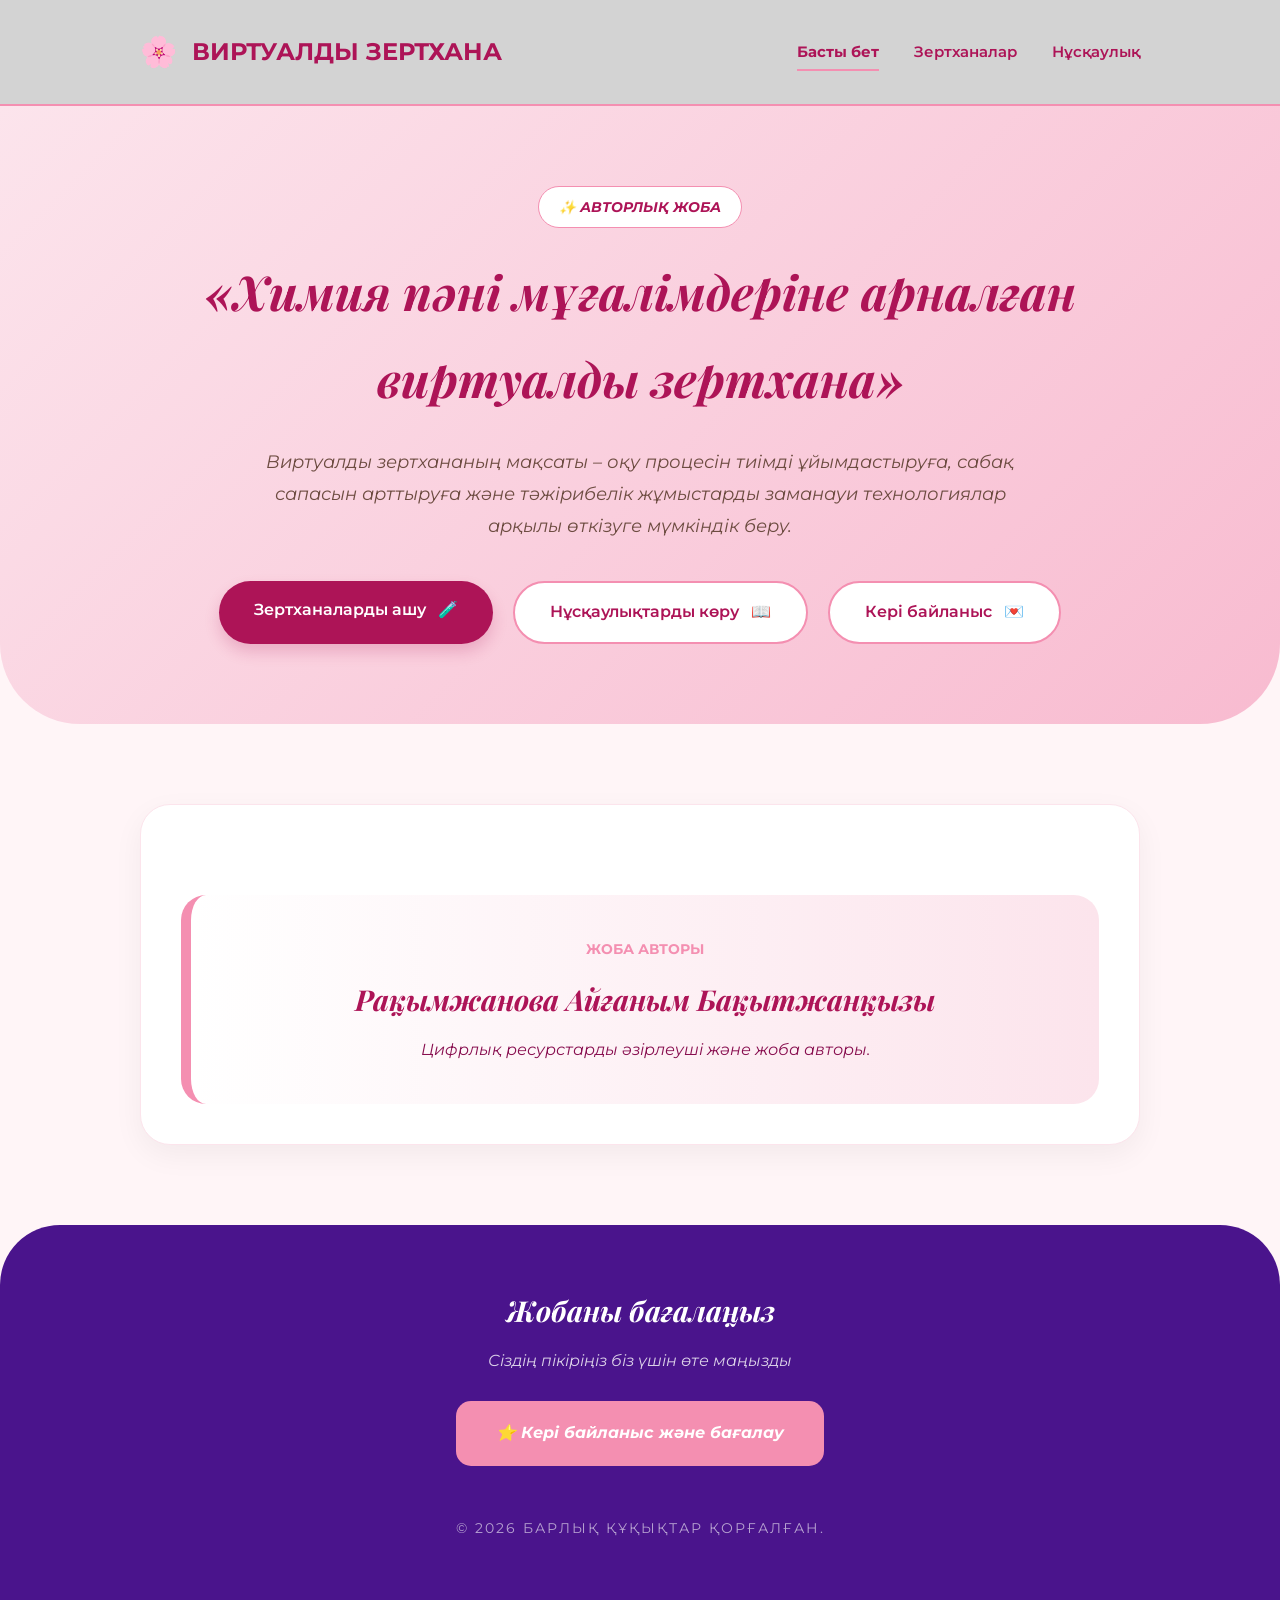
==== index.html @ c097bf4b "Update index.html" ====
<!DOCTYPE html>
<html lang="kk">
<head>
    <meta charset="UTF-8">
    <meta name="viewport" content="width=device-width, initial-scale=1.0">
    <title>Виртуалды зертхана | Айғаным Бақытжанқызы</title>
    <link href="https://fonts.googleapis.com/css2?family=Montserrat:ital,wght@0,400;0,700;1,400&family=Playfair+Display:ital,wght@0,700;1,700&display=swap" rel="stylesheet">
   
    <style>
        /* ПАСТЕЛЬДІ-ҚЫЗҒЫЛТ ПАЛИТРА */
        :root {
            --bg-pastel: #fff5f7;      /* Жұмсақ қызғылт фон */
            --primary-pink: #f48fb1;   /* Негізгі пастельді қызғылт */
            --dark-pink: #ad1457;      /* Қанық қызғылт (мәтін үшін) */
            --soft-white: #ffffff;
            --accent-gold: #d4af37;    /* Алтын түстес акцент */
            --text-main: #4a4a4a;
        }

        * {
            box-sizing: border-box;
            margin: 0;
            padding: 0;
        }

        body {
            font-family: 'Montserrat', sans-serif;
            background-color: var(--bg-pastel);
            color: var(--text-main);
            line-height: 1.8;
        }

        .container {
            width: 90%;
            max-width: 1000px;
            margin: 0 auto;
        }
        .nav-menu {
    display: flex;
    gap: 35px;
    align-items: center;
}

        /* HEADER */
        .header {
            padding: 25px 0;
            background-color: #d3d3d3; /* Ашық сұр фон */
            box-shadow: 0 4px 15px rgba(244, 143, 177, 0.15);
            border-bottom: 2px solid var(--primary-pink);
        }
            
            <div class="menu-toggle" onclick="toggleMenu()">☰</div>
        </div>
    </header>
        /* Мәзірді реттеу */
.nav-menu {
    display: flex;
    justify-content: flex-start; /* Сілтемелерді сол жаққа жинау */
    gap: 20px; /* Сілтемелер арасындағы қашықтық */
    margin-bottom: 20px; /* Логотипке дейінгі қашықтық */
    border-bottom: 1px solid #fce4ec; /* Нәзік сызық */
    padding-bottom: 10px;
}

.nav-menu a {
    text-decoration: none;
    color: var(--dark-pink);
    font-weight: 600;
    font-size: 0.95rem;
    position: relative;
    padding: 5px 0;
}

/* Тышқанды апарғанда астынан сызық шығу анимациясы */
.nav-menu a::after {
    content: '';
    position: absolute;
    width: 0;
    height: 2px;
    bottom: 0;
    left: 0;
    background-color: var(--primary-pink);
    transition: 0.3s;
}

.nav-menu a:hover::after, 
.nav-menu a.active::after {
    width: 100%;
}

.nav-menu a:hover {
    color: var(--primary-pink);
}

/* Активті беттің түсін ерекшелеу */
.nav-menu a.active {
    color: var(--dark-pink);
    font-weight: 700;
}
            
            <nav class="nav-menu">
                <a href="index.html" class="active">Басты бет</a>
                <a href="labs.html">Зертханалар</a>
                <a href="guide.html">Нұсқаулық</a>
            </nav>
            
            <div class="menu-toggle" onclick="toggleMenu()">☰</div>
        </div>
    </div>
</header>

        .header-content {
            display: flex;
            align-items: center;
            gap: 15px;
        }

        .logo-box {
            background: var(--primary-pink);
            width: 50px;
            height: 50px;
            border-radius: 50%;
            display: flex; align-items: center; justify-content: center;
            font-size: 1.8rem;
            color: white;
        }

        .header-text h2 { 
            font-family: 'Playfair Display', serif;
            font-size: 1.4rem; 
            color: var(--dark-pink);
            font-style: italic;
        }

        /* HERO SECTION */
        .hero {
            padding: 80px 0;
            background: linear-gradient(135deg, #fce4ec 0%, #f8bbd0 100%);
            text-align: center;
            border-radius: 0 0 80px 80px;
        }

        .badge {
            display: inline-block;
            background: var(--soft-white);
            color: var(--dark-pink);
            padding: 8px 20px;
            border-radius: 30px;
            font-size: 0.85rem;
            font-weight: 700;
            margin-bottom: 20px;
            border: 1px solid var(--primary-pink);
            font-style: italic;
        }

        .hero h1 {
            font-family: 'Playfair Display', serif;
            font-size: clamp(1.8rem, 4vw, 3rem);
            color: var(--dark-pink);
            margin-bottom: 25px;
            font-style: italic;
        }

        .hero p {
            max-width: 750px;
            margin: 0 auto 40px;
            font-size: 1.1rem;
            color: #6d4c41;
            font-style: italic; /* Мәтін курсивпен */
        }

        /* BUTTONS */
        .hero-btns {
            display: flex;
            justify-content: center;
            gap: 20px;
            flex-wrap: wrap;
        }

        .btn-main {
            background: var(--dark-pink);
            color: white;
            padding: 15px 35px;
            border-radius: 50px;
            text-decoration: none;
            font-weight: 600;
            transition: 0.4s;
            box-shadow: 0 8px 15px rgba(173, 20, 87, 0.2);
        }

        .btn-secondary {
            background: var(--soft-white);
            color: var(--dark-pink);
            padding: 15px 35px;
            border-radius: 50px;
            text-decoration: none;
            font-weight: 600;
            border: 2px solid var(--primary-pink);
            transition: 0.4s;
        }

        .btn-main:hover, .btn-secondary:hover {
            transform: scale(1.05);
            opacity: 0.9;
        }

        /* ABOUT SECTION */
        .about {
            padding: 80px 0;
        }

        .card {
            background: var(--soft-white);
            padding: 40px;
            border-radius: 30px;
            box-shadow: 0 10px 30px rgba(0,0,0,0.05);
            border: 1px solid #fce4ec;
        }

        .section-title {
            font-family: 'Playfair Display', serif;
            font-size: 2.2rem;
            color: var(--dark-pink);
            margin-bottom: 30px;
            font-style: italic;
            text-align: center;
        }

        /* AUTHOR CARD */
        .author-card {
            background: linear-gradient(to right, #fff, #fce4ec);
            border-radius: 25px;
            padding: 40px;
            margin-top: 50px;
            border-left: 10px solid var(--primary-pink);
            text-align: center;
        }

        .author-name {
            font-family: 'Playfair Display', serif;
            font-size: 1.8rem;
            color: var(--dark-pink);
            margin: 10px 0;
            font-style: italic;
        }

        /* FOOTER */
        .footer {
            background: #4a148c; /* Қою күлгін - қызғылтпен контраст */
            color: white;
            padding: 60px 0;
            text-align: center;
            border-radius: 60px 60px 0 0;
        }

        .feedback-btn {
            display: inline-block;
            margin-top: 25px;
            padding: 18px 40px;
            background: var(--primary-pink);
            color: white;
            text-decoration: none;
            border-radius: 15px;
            font-weight: 700;
            font-style: italic;
            transition: 0.3s;
        }

        .feedback-btn:hover {
            background: var(--dark-pink);
        }

        @media (max-width: 600px) {
            .hero-btns { flex-direction: column; }
            .btn-main, .btn-secondary { width: 100%; text-align: center; }
        }
    </style>
  
<body>
    
<header class="header">
    <div class="container">
        <div style="display:flex; justify-content:space-between; align-items:center;">
            
            <div style="display:flex; align-items:center; gap:15px;">
                <div style="font-size:30px;">🌸</div>
                <h2 style="color:#ad1457;">ВИРТУАЛДЫ ЗЕРТХАНА</h2>
            </div>

            <nav class="nav-menu">
                <a href="index.html" class="active">Басты бет</a>
                <a href="labs.html">Зертханалар</a>
                <a href="guide.html">Нұсқаулық</a>
            </nav>

        </div>
    </div>
</header>
    <section class="hero">
        <div class="container">
            <div class="badge">✨ АВТОРЛЫҚ ЖОБА</div>
            <h1>«Химия пәні мұғалімдеріне арналған <span>виртуалды зертхана</span>»</h1>
          <p class="fade-text">
Виртуалды зертхананың мақсаты – оқу процесін тиімді ұйымдастыруға, сабақ сапасын 
арттыруға және тәжірибелік жұмыстарды заманауи технологиялар арқылы өткізуге 
<span class="highlight">мүмкіндік беру</span>.
</p>
            
            <div class="hero-btns">
                <a href="labs.html" class="btn-main">Зертханаларды ашу &nbsp; 🧪</a>
                <a href="guide.html" class="btn btn-secondary">Нұсқаулықтарды көру &nbsp; 📖</a>
                <a href="https://docs.google.com/forms/d/e/1FAIpQLSdao5ybHeBxNue6o_8O8LIFhLciQO0ARnVjFMlSSWI6SnOzFQ/viewform" class="btn-secondary">Кері байланыс &nbsp; 💌</a>
            </div>
        </div>
    </section>

    <section class="about">
        <div class="container">
            <div class="card">
                

                <div class="author-card">
                    <span style="color: var(--primary-pink); font-weight: bold; font-size: 0.9rem;">ЖОБА АВТОРЫ</span>
                    <h2 class="author-name">Рақымжанова Айғаным Бақытжанқызы</h2>
                   <p style="font-style: italic; color: #880e4f;">Цифрлық ресурстарды әзірлеуші және жоба авторы.</p>
                </div>
            </div>
        </div>
    </section>

    <footer class="footer">
        <div class="container">
            <h3 style="font-family: 'Playfair Display', serif; font-style: italic; font-size: 1.8rem; margin-bottom: 10px;">Жобаны бағалаңыз</h3>
            <p style="opacity: 0.8; font-style: italic;">Сіздің пікіріңіз біз үшін өте маңызды</p>
            
            <a href="https://docs.google.com/forms/d/e/1FAIpQLSdao5ybHeBxNue6o_8O8LIFhLciQO0ARnVjFMlSSWI6SnOzFQ/viewform" 
               class="feedback-btn" target="_blank">
                ⭐ Кері байланыс және бағалау
            </a>

            <div style="margin-top: 50px; font-size: 0.85rem; opacity: 0.6; letter-spacing: 2px;">
                © 2026 БАРЛЫҚ ҚҰҚЫҚТАР ҚОРҒАЛҒАН.
            </div>
        </div>
    </footer>
<script>
function toggleMenu() {
    var menu = document.getElementById("navMenu");
    if (menu.style.display === "flex") {
        menu.style.display = "none";
    } else {
        menu.style.display = "flex";
    }
}
</script>
</body>
</html>
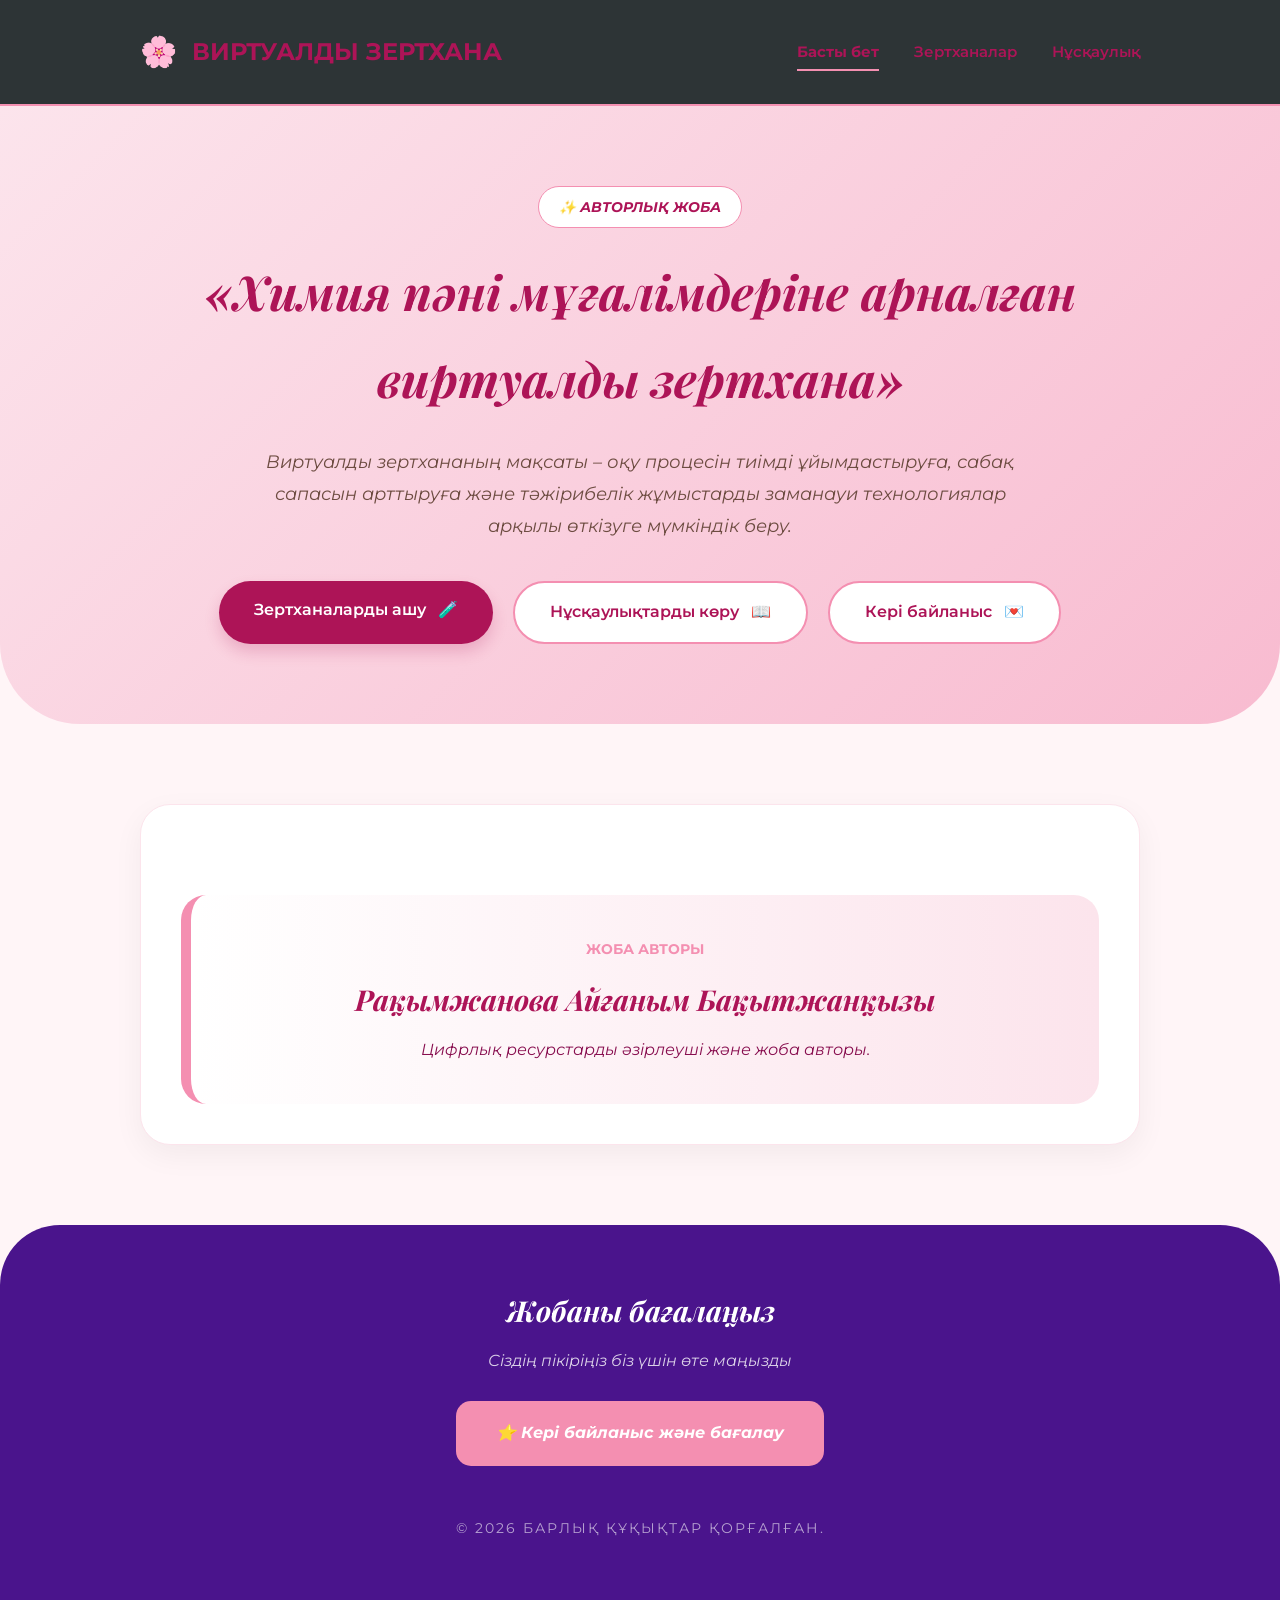
==== commit 7f64261e: "Update index.html" ====
--- a/index.html
+++ b/index.html
@@ -44,7 +44,7 @@
         /* HEADER */
         .header {
             padding: 25px 0;
-            background-color: #d3d3d3; /* Ашық сұр фон */
+            background-color: #2d3436; /* Ашық сұр фон */
             box-shadow: 0 4px 15px rgba(244, 143, 177, 0.15);
             border-bottom: 2px solid var(--primary-pink);
         }
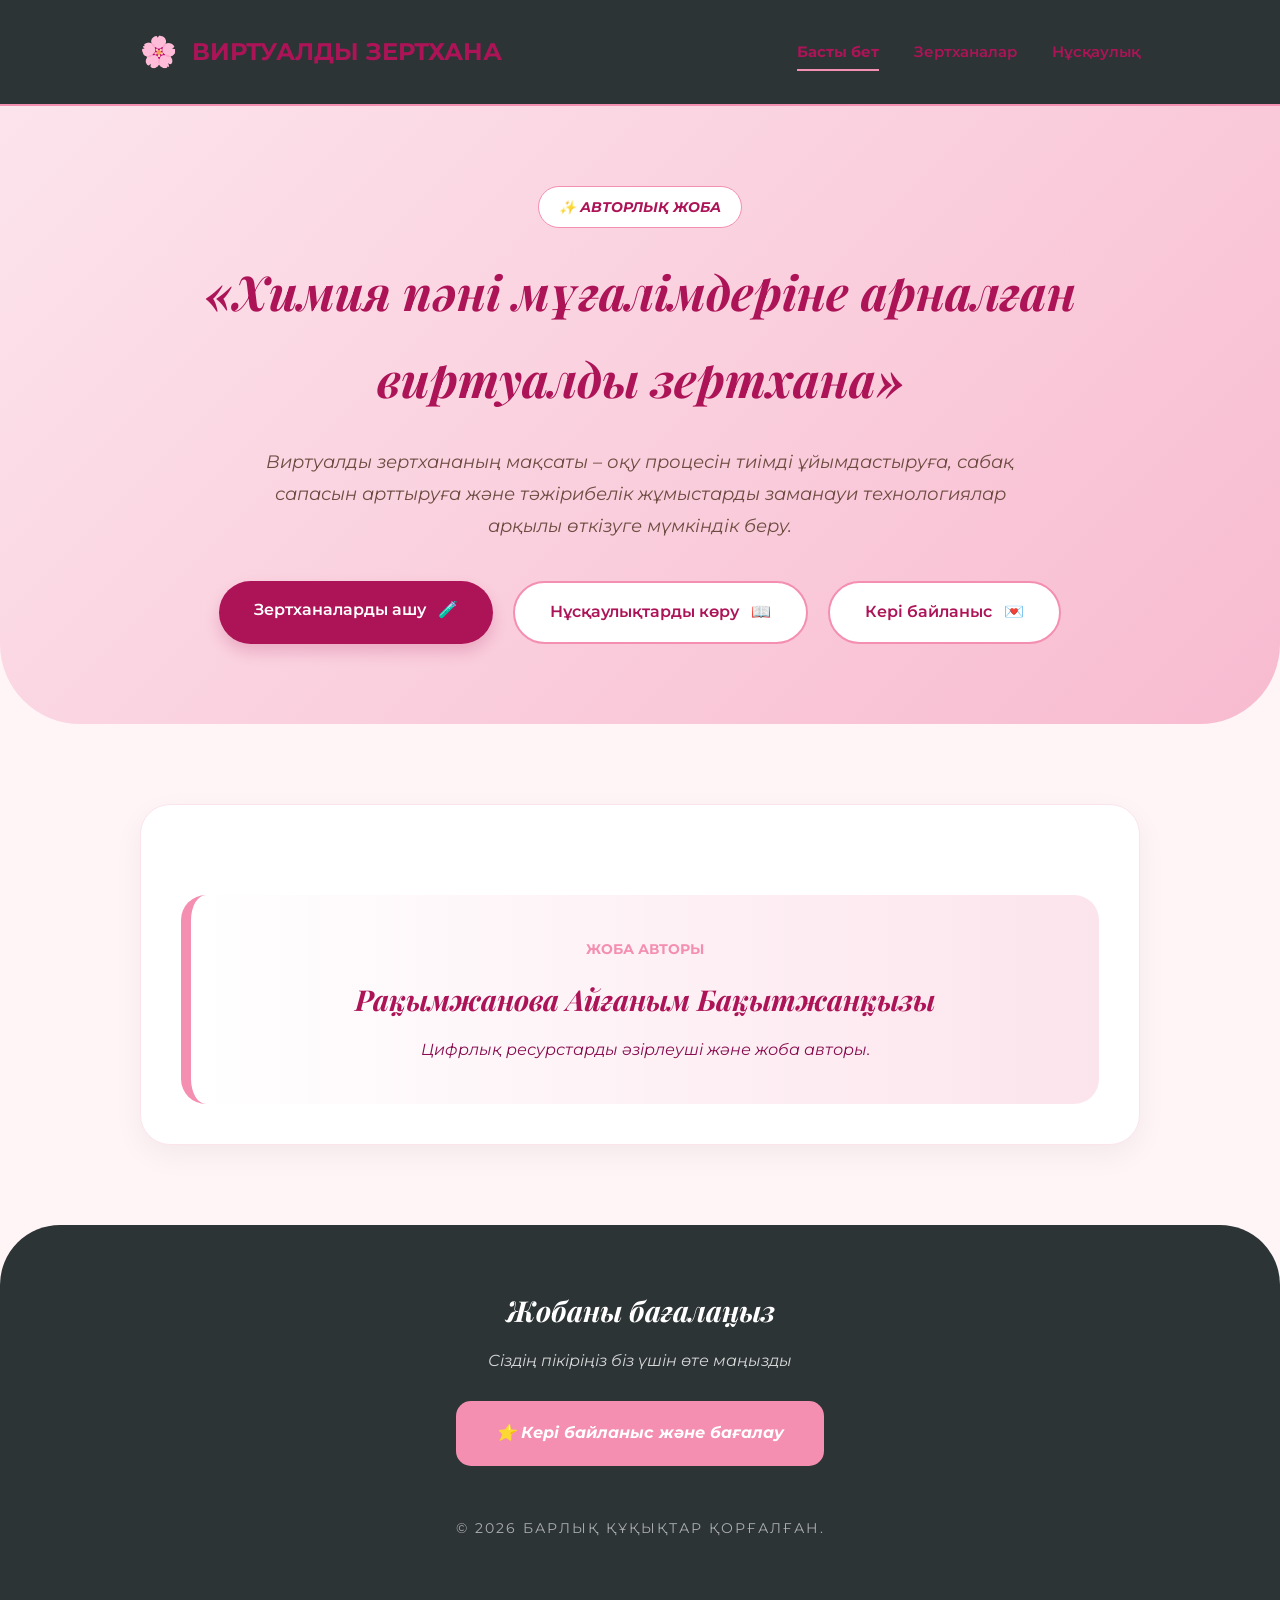
==== commit e2a1efff: "Update index.html" ====
--- a/index.html
+++ b/index.html
@@ -246,7 +246,7 @@
 
         /* FOOTER */
         .footer {
-            background: #4a148c; /* Қою күлгін - қызғылтпен контраст */
+            background: #2d3436; /* Қою күлгін - қызғылтпен контраст */
             color: white;
             padding: 60px 0;
             text-align: center;
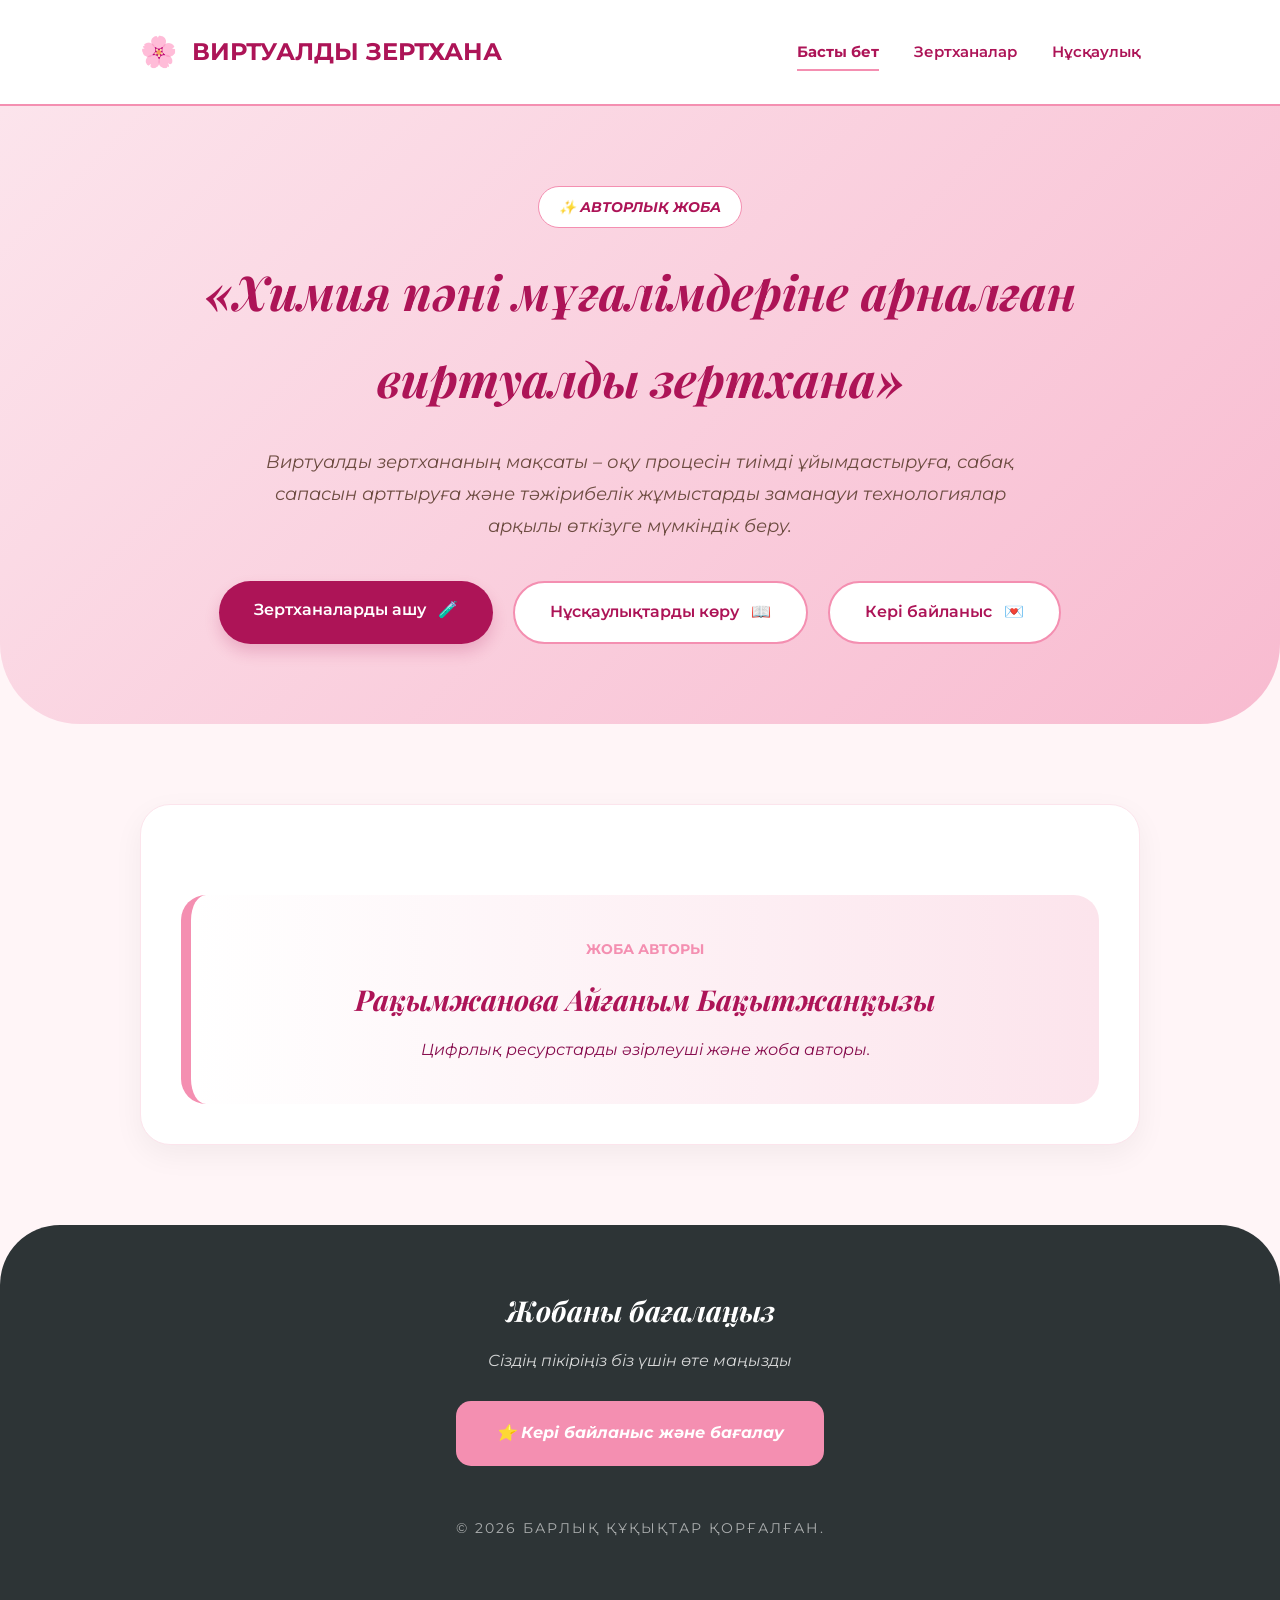
==== commit 899de107: "Update index.html" ====
--- a/index.html
+++ b/index.html
@@ -44,7 +44,7 @@
         /* HEADER */
         .header {
             padding: 25px 0;
-            background-color: #2d3436; /* Ашық сұр фон */
+            background-color: var(--soft-white);
             box-shadow: 0 4px 15px rgba(244, 143, 177, 0.15);
             border-bottom: 2px solid var(--primary-pink);
         }
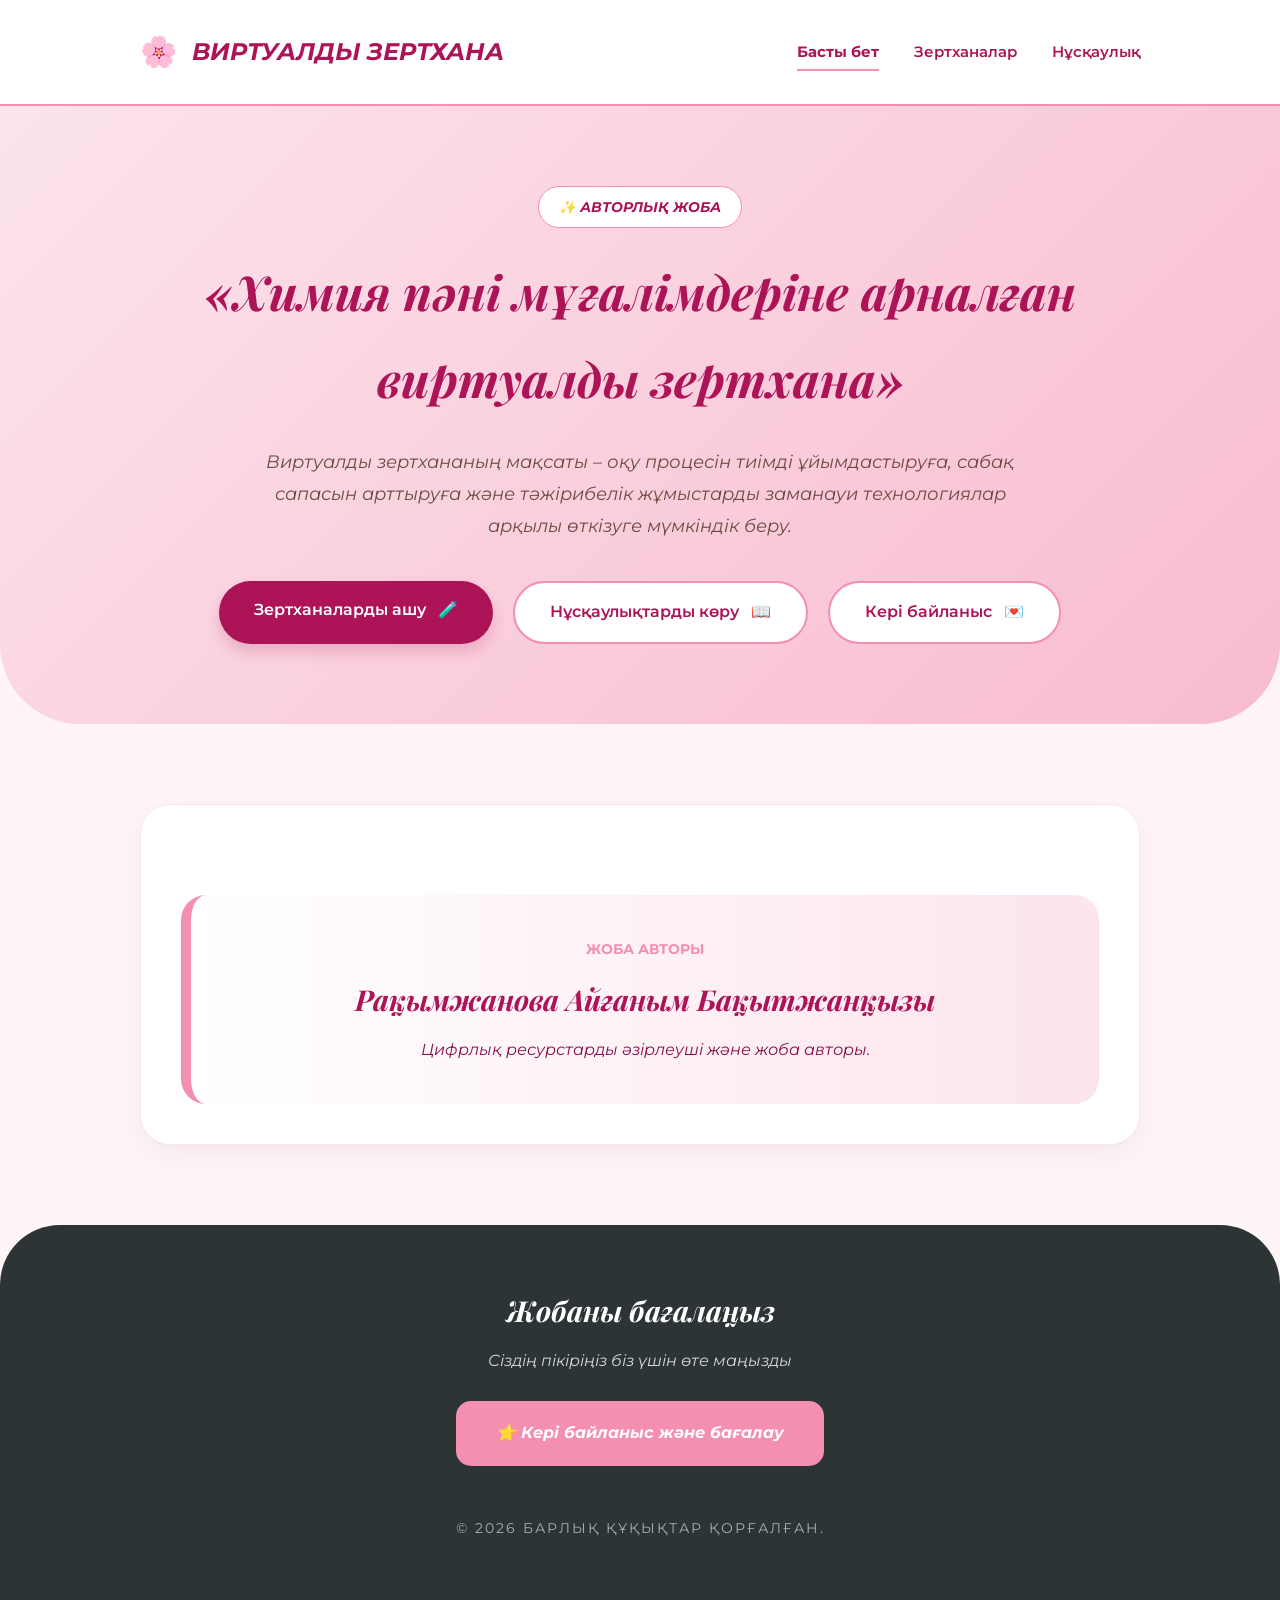
==== commit eae68c24: "Update index.html" ====
--- a/index.html
+++ b/index.html
@@ -284,7 +284,7 @@
             
             <div style="display:flex; align-items:center; gap:15px;">
                 <div style="font-size:30px;">🌸</div>
-                <h2 style="color:#ad1457;">ВИРТУАЛДЫ ЗЕРТХАНА</h2>
+                <h2 style="color:#ad1457;"><em>ВИРТУАЛДЫ ЗЕРТХАНА</em></h2>
             </div>
 
             <nav class="nav-menu">
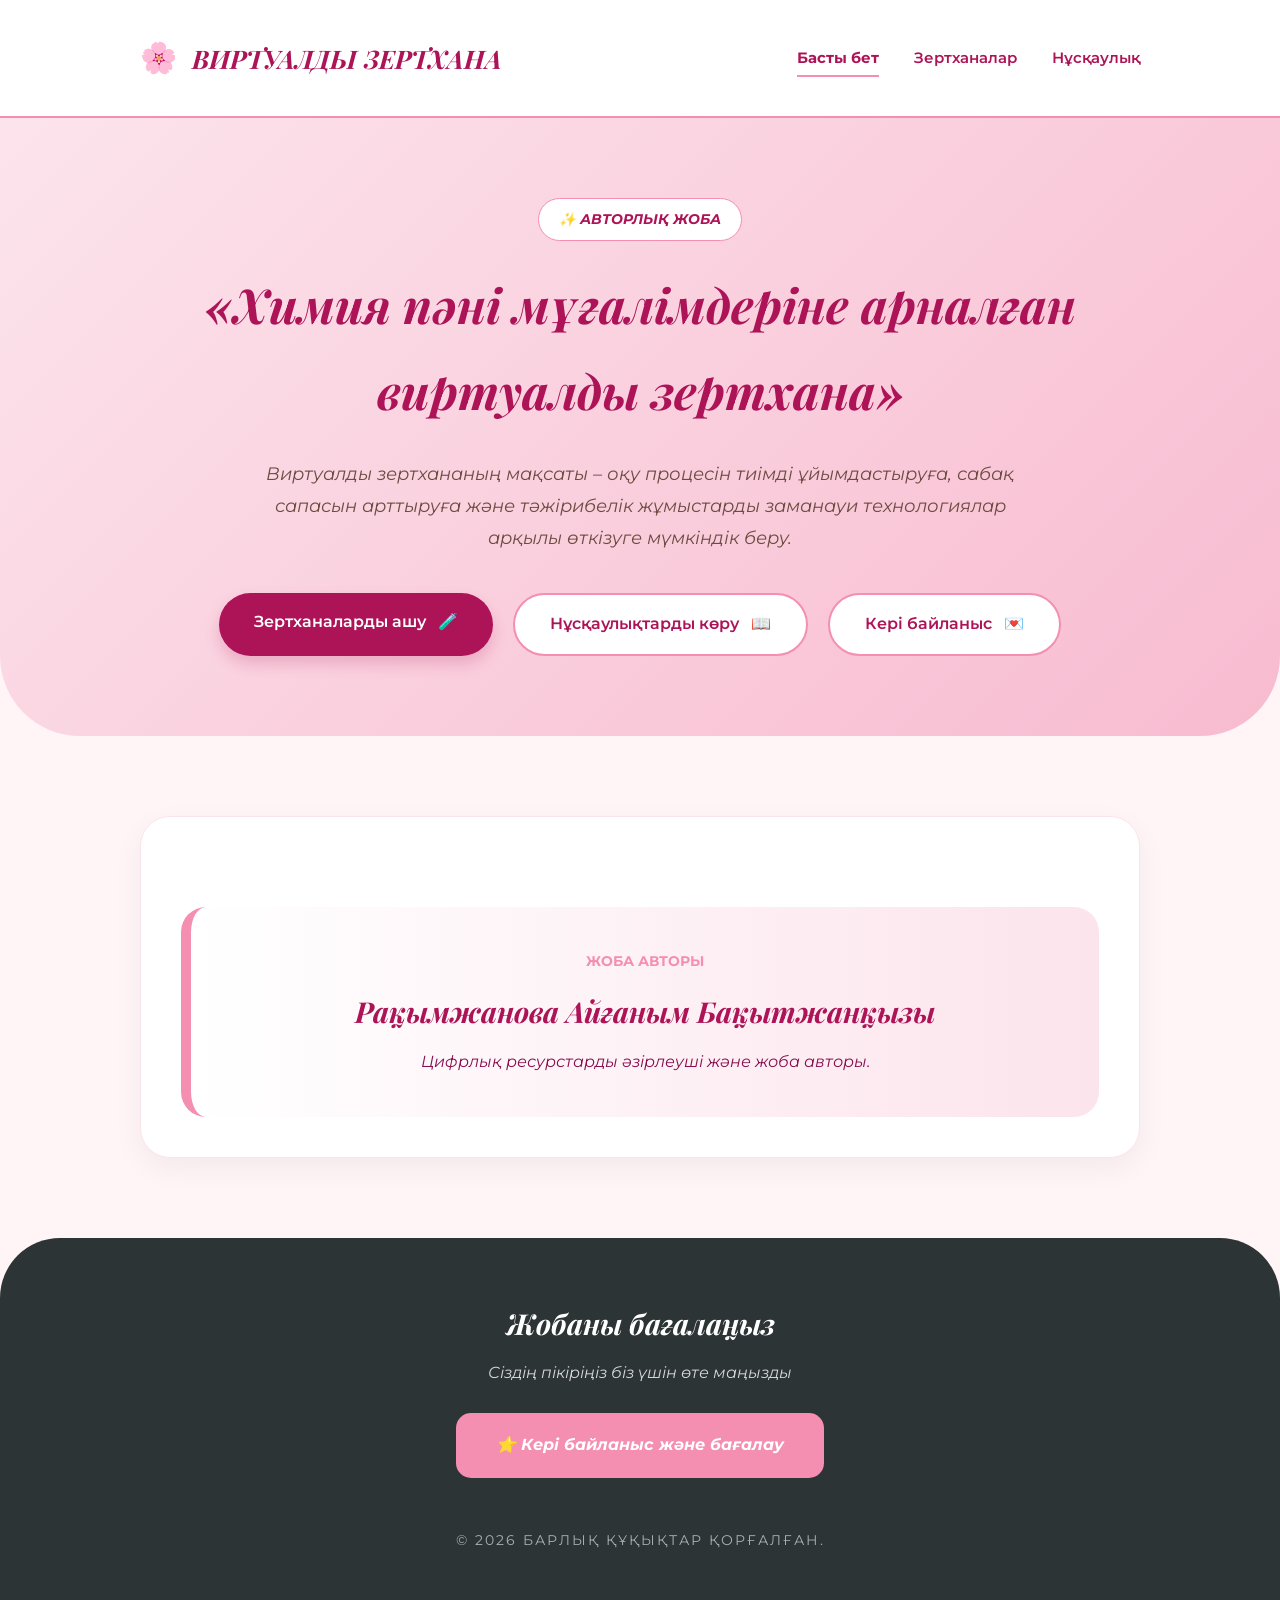
==== commit 9df9c267: "Update index.html" ====
--- a/index.html
+++ b/index.html
@@ -48,7 +48,13 @@
             box-shadow: 0 4px 15px rgba(244, 143, 177, 0.15);
             border-bottom: 2px solid var(--primary-pink);
         }
-            
+                h2 {
+            font-family: 'Playfair Display', serif;
+            font-style: italic;
+            margin: 10px 0;
+            font-size: 1.6rem;
+        }
+ 
             <div class="menu-toggle" onclick="toggleMenu()">☰</div>
         </div>
     </header>
